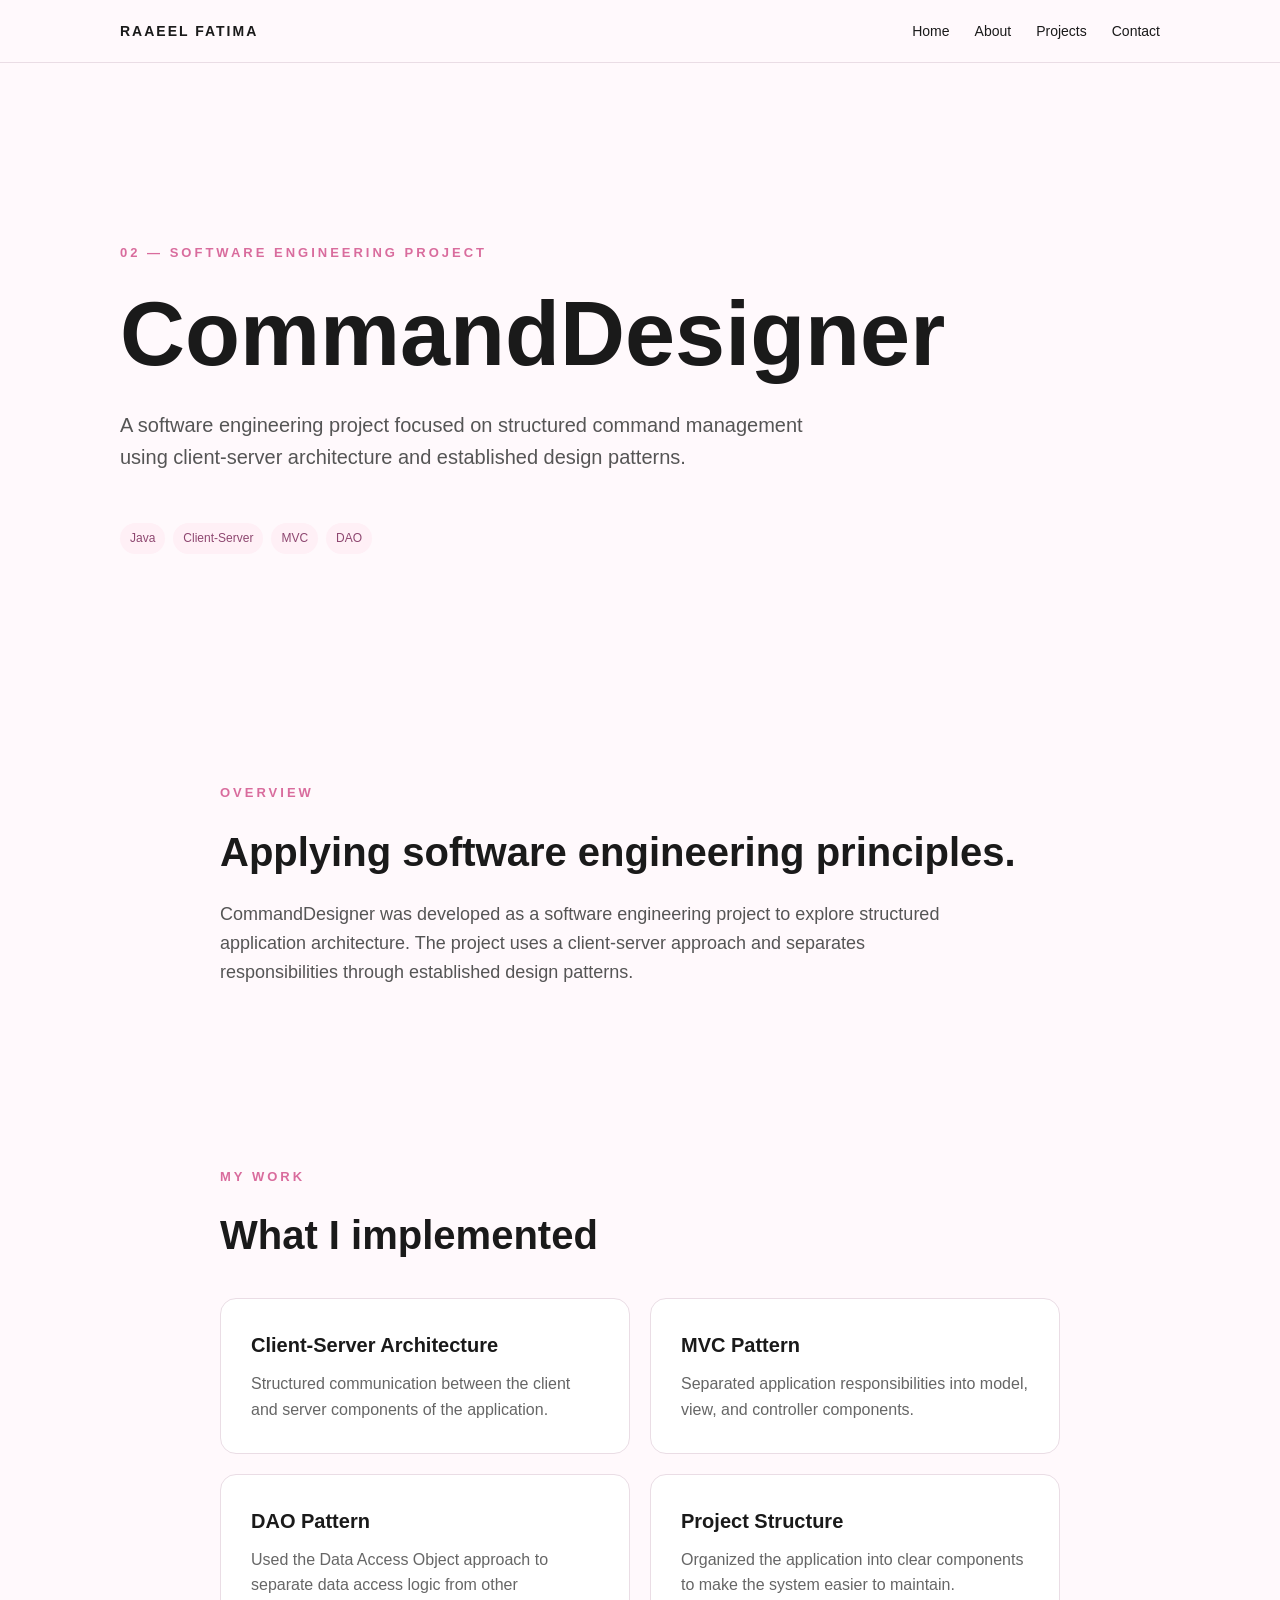
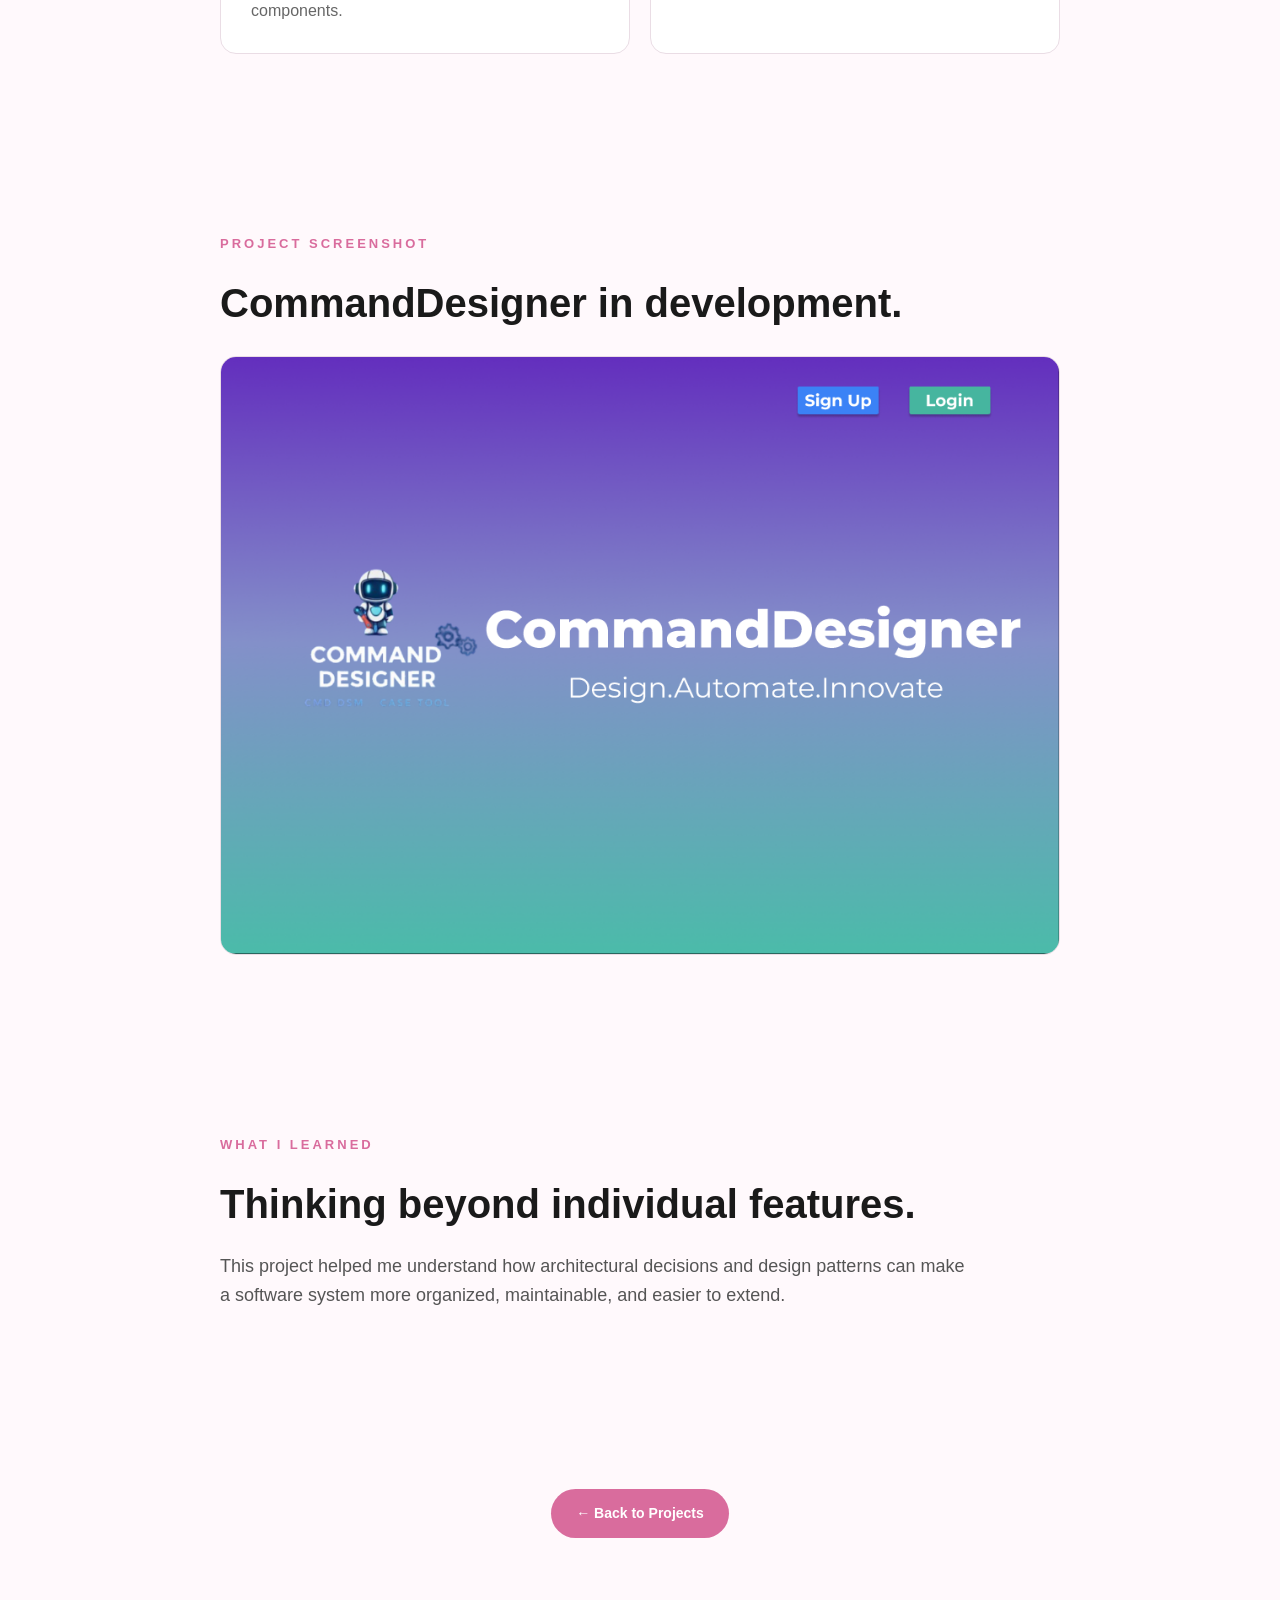
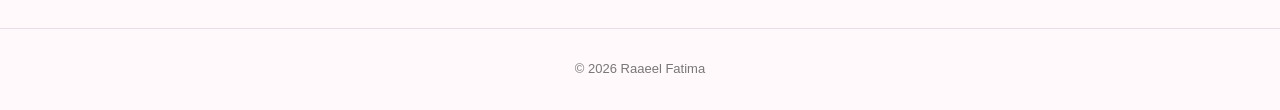
==== commanddesigner.html @ d1821a1f "Complete portfolio with project case studies" ====
<!DOCTYPE html>
<html lang="en">
<head>
    <meta charset="UTF-8">
    <meta name="viewport" content="width=device-width, initial-scale=1.0">

    <title>CommandDesigner — Raaeel Fatima</title>

    <link rel="stylesheet" href="style.css">
</head>

<body>

    <header>
        <nav>
            <a href="index.html" class="logo">RAAEEL FATIMA</a>

            <div class="nav-links">
                <a href="index.html">Home</a>
                <a href="index.html#about">About</a>
                <a href="index.html#projects">Projects</a>
                <a href="index.html#contact">Contact</a>
            </div>
        </nav>
    </header>


    <main>

        <section class="case-hero">

            <p class="label">02 — SOFTWARE ENGINEERING PROJECT</p>

            <h1>CommandDesigner</h1>

            <p class="case-intro">
                A software engineering project focused on structured
                command management using client-server architecture
                and established design patterns.
            </p>

            <div class="project-meta">
                <span>Java</span>
                <span>Client-Server</span>
                <span>MVC</span>
                <span>DAO</span>
            </div>

        </section>


        <section class="case-section">

            <p class="label">OVERVIEW</p>

            <h2>Applying software engineering principles.</h2>

            <p>
                CommandDesigner was developed as a software engineering
                project to explore structured application architecture.
                The project uses a client-server approach and separates
                responsibilities through established design patterns.
            </p>

        </section>


        <section class="case-section">

            <p class="label">MY WORK</p>

            <h2>What I implemented</h2>

            <div class="case-grid">

                <div>
                    <h3>Client-Server Architecture</h3>
                    <p>
                        Structured communication between the client
                        and server components of the application.
                    </p>
                </div>

                <div>
                    <h3>MVC Pattern</h3>
                    <p>
                        Separated application responsibilities into
                        model, view, and controller components.
                    </p>
                </div>

                <div>
                    <h3>DAO Pattern</h3>
                    <p>
                        Used the Data Access Object approach to
                        separate data access logic from other components.
                    </p>
                </div>

                <div>
                    <h3>Project Structure</h3>
                    <p>
                        Organized the application into clear
                        components to make the system easier to maintain.
                    </p>
                </div>

            </div>

        </section>


        <section class="case-section">

            <p class="label">PROJECT SCREENSHOT</p>

            <h2>CommandDesigner in development.</h2>

            <img
                src="casetool.PNG"
                alt="CommandDesigner project screenshot"
                class="case-image"
            >

        </section>


        <section class="case-section">

            <p class="label">WHAT I LEARNED</p>

            <h2>Thinking beyond individual features.</h2>

            <p>
                This project helped me understand how architectural
                decisions and design patterns can make a software
                system more organized, maintainable, and easier to extend.
            </p>

        </section>


        <section class="case-section case-navigation">

            <a href="index.html" class="button">
                ← Back to Projects
            </a>

        </section>

    </main>


    <footer>
        <p>© 2026 Raaeel Fatima</p>
    </footer>

</body>
</html>
---- style.css ----
* {
    margin: 0;
    padding: 0;
    box-sizing: border-box;
}

html {
    scroll-behavior: smooth;
}

body {
    font-family: Arial, sans-serif;
    background: #fff9fc;
    color: #1a1a1a;
    line-height: 1.6;
}

/* NAVIGATION */

header {
    position: sticky;
    top: 0;
    z-index: 100;
    background: rgba(255, 249, 252, 0.95);
    border-bottom: 1px solid #eadde5;
}

nav {
    max-width: 1100px;
    margin: auto;
    padding: 20px 30px;

    display: flex;
    justify-content: space-between;
    align-items: center;
}

.logo {
    color: #1a1a1a;
    text-decoration: none;
    font-size: 14px;
    font-weight: bold;
    letter-spacing: 2px;
}

.nav-links {
    display: flex;
    gap: 25px;
}

.nav-links a {
    color: #1a1a1a;
    text-decoration: none;
    font-size: 14px;
}

.nav-links a:hover {
    color: #d96c9d;
}


/* GENERAL */

main {
    max-width: 1100px;
    margin: auto;
}

section {
    padding: 110px 30px;
    scroll-margin-top: 80px;
}

.label {
    color: #d96c9d;
    font-size: 13px;
    font-weight: bold;
    letter-spacing: 3px;
    margin-bottom: 25px;
}


/* HERO */

.hero {
    min-height: 90vh;

    display: flex;
    flex-direction: column;
    justify-content: center;
    align-items: center;

    text-align: center;
}

.hero h1 {
    max-width: 800px;
    font-size: clamp(42px, 7vw, 76px);
    line-height: 1.05;
    margin-bottom: 30px;
}

.intro {
    max-width: 600px;
    font-size: 19px;
    color: #555;
    margin-bottom: 35px;
}


/* BUTTON */

.button {
    display: inline-block;
    padding: 13px 25px;

    background: #d96c9d;
    color: white;

    text-decoration: none;
    border-radius: 30px;

    font-size: 14px;
    font-weight: bold;

    transition: 0.2s ease;
}

.button:hover {
    transform: translateY(-2px);
    opacity: 0.9;
}


/* ABOUT */

#about {
    max-width: 850px;
}

#about h2,
#projects h2,
#contact h2 {
    font-size: 42px;
    line-height: 1.15;
    margin-bottom: 25px;
}

#about > p:last-child {
    max-width: 700px;
    color: #555;
    font-size: 18px;
}


/* PROJECTS */

.projects {
    margin-top: 50px;

    display: grid;
    grid-template-columns: repeat(2, 1fr);
    gap: 25px;
}

.project-card {
    padding: 35px;
    background: white;

    border: 1px solid #eadde5;
    border-radius: 18px;

    transition: 0.2s ease;
}

.project-card:hover {
    transform: translateY(-5px);
    border-color: #d96c9d;
}

.project-card span {
    color: #d96c9d;
    font-size: 13px;
    font-weight: bold;
}

.project-card h3 {
    margin: 18px 0 10px;
    font-size: 25px;
}

.project-card p {
    color: #666;
}


/* CONTACT */

#contact {
    text-align: center;
}

#contact p:not(.label) {
    color: #666;
    margin-bottom: 30px;
}


/* FOOTER */

footer {
    text-align: center;
    padding: 30px;
    border-top: 1px solid #eadde5;
    color: #777;
    font-size: 13px;
}


/* MOBILE */

@media (max-width: 700px) {

    nav {
        padding: 18px 20px;
    }

    .nav-links {
        gap: 12px;
    }

    .nav-links a {
        font-size: 12px;
    }

    section {
        padding: 80px 20px;
    }

    .hero h1 {
        font-size: 43px;
    }

    .projects {
        grid-template-columns: 1fr;
    }

    #about h2,
    #projects h2,
    #contact h2 {
        font-size: 34px;
    }
}
.project-meta {
    display: flex;
    flex-wrap: wrap;
    gap: 8px;
    margin-top: 20px;
}

.project-meta span {
    padding: 6px 10px;
    background: #fff0f6;
    color: #8e4770;
    border-radius: 20px;
    font-size: 12px;
}

.project-link {
    display: inline-block;
    margin-top: 22px;
    color: #d96c9d;
    text-decoration: none;
    font-weight: bold;
    font-size: 14px;
}

.project-link:hover {
    text-decoration: underline;
}

/* CASE STUDY PAGES */

.case-hero {
    min-height: 70vh;
    padding: 120px 30px 80px;
    display: flex;
    flex-direction: column;
    justify-content: center;
}

.case-hero h1 {
    max-width: 900px;
    font-size: clamp(50px, 8vw, 90px);
    line-height: 1;
    margin-bottom: 30px;
}

.case-intro {
    max-width: 700px;
    font-size: 20px;
    color: #555;
    margin-bottom: 30px;
}

.case-section {
    max-width: 900px;
    margin: auto;
    padding: 90px 30px;
}

.case-section h2 {
    font-size: 40px;
    line-height: 1.15;
    margin-bottom: 25px;
}

.case-section > p:not(.label) {
    max-width: 750px;
    color: #555;
    font-size: 18px;
}

.case-grid {
    display: grid;
    grid-template-columns: repeat(2, 1fr);
    gap: 20px;
    margin-top: 40px;
}

.case-grid > div {
    padding: 30px;
    background: white;
    border: 1px solid #eadde5;
    border-radius: 16px;
}

.case-grid h3 {
    margin-bottom: 10px;
    font-size: 20px;
}

.case-grid p {
    color: #666;
}

.case-image {
    width: 100%;
    margin-top: 30px;
    display: block;
    border-radius: 16px;
    border: 1px solid #eadde5;
}

.case-navigation {
    text-align: center;
}


/* MOBILE CASE STUDY */

@media (max-width: 700px) {

    .case-hero {
        min-height: 60vh;
        padding: 90px 20px 60px;
    }

    .case-hero h1 {
        font-size: 48px;
    }

    .case-section {
        padding: 70px 20px;
    }

    .case-section h2 {
        font-size: 32px;
    }

    .case-grid {
        grid-template-columns: 1fr;
    }
}
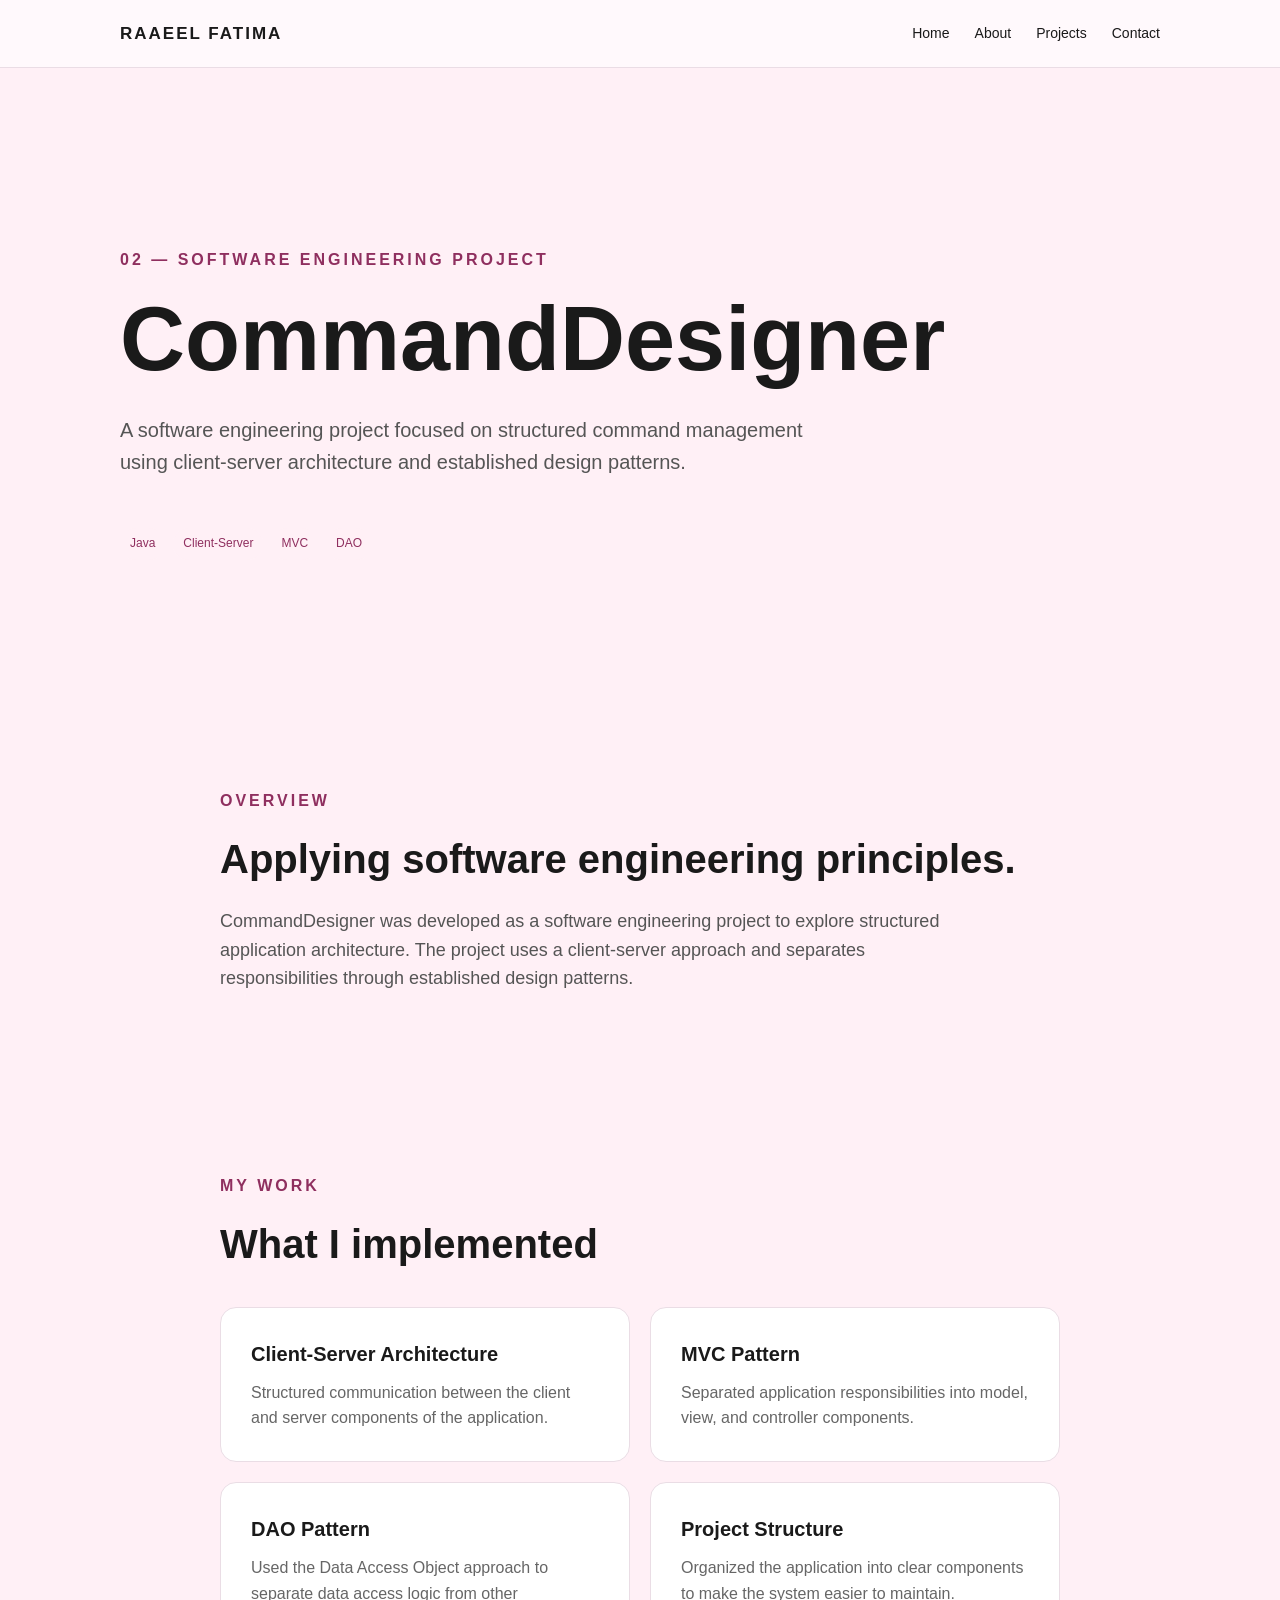
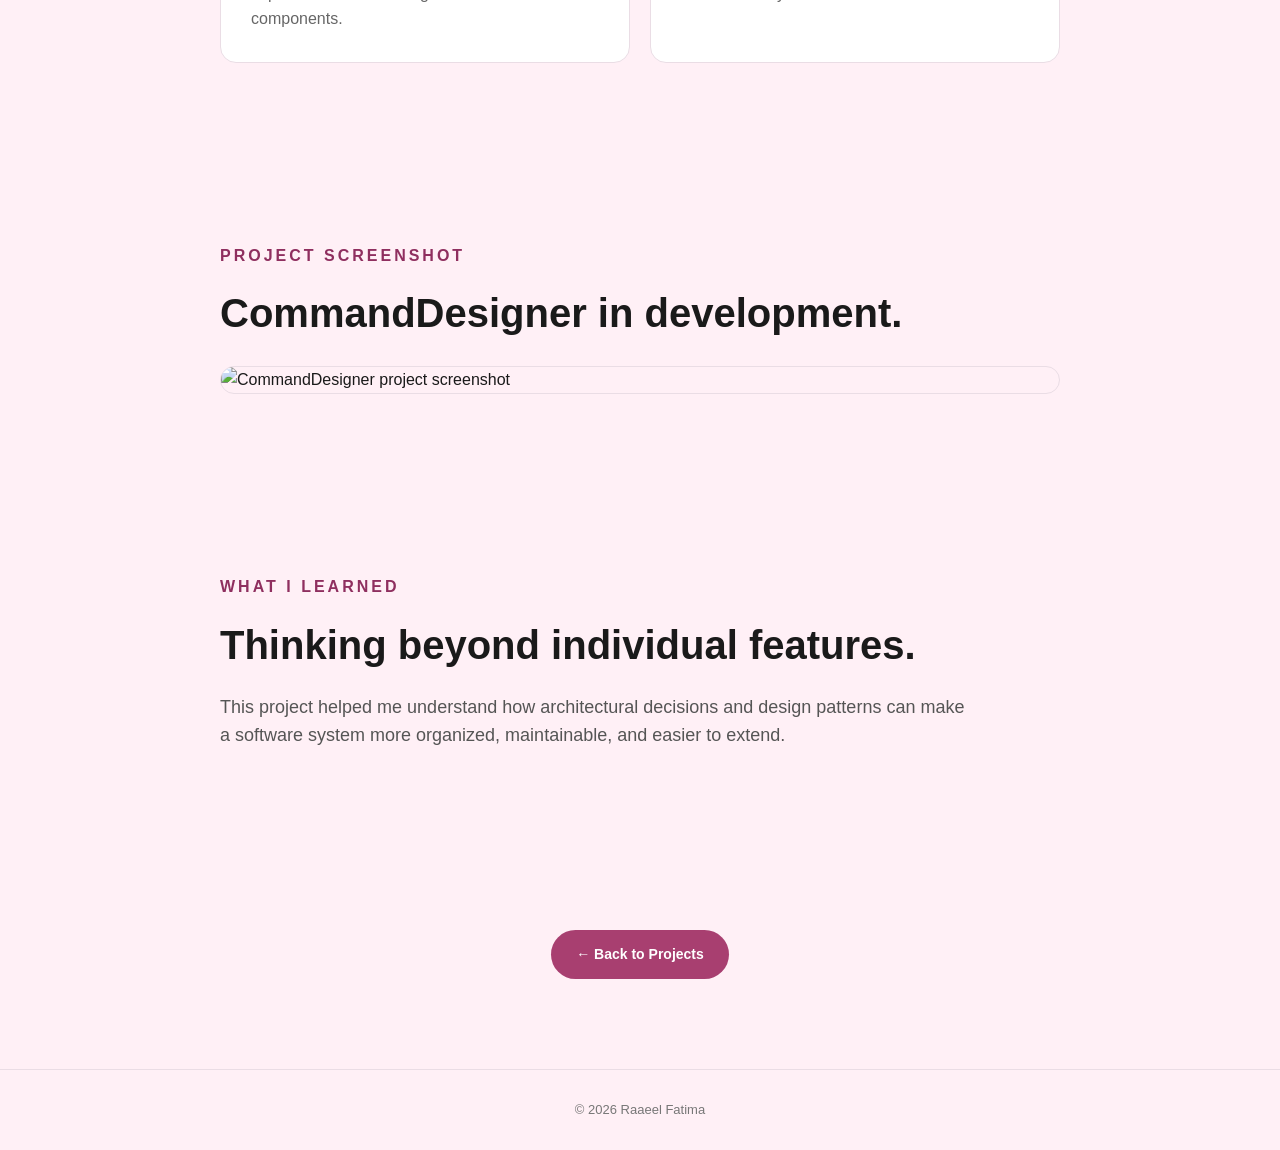
==== commit 824abd67: "Enhance HTML with SEO and Open Graph meta tags Added meta tags for SEO and social sharing." ====
--- a/commanddesigner.html
+++ b/commanddesigner.html
@@ -5,6 +5,26 @@
     <meta name="viewport" content="width=device-width, initial-scale=1.0">
 
     <title>CommandDesigner — Raaeel Fatima</title>
+
+    <meta name="description" content="CommandDesigner is a software engineering project built using client-server architecture, MVC, and DAO patterns by Raaeel Fatima.">
+
+    <!-- Favicon -->
+    <link rel="icon" type="image/png" href="favicon.png">
+
+    <!-- Open Graph / Social Sharing -->
+    <meta property="og:title" content="CommandDesigner — Raaeel Fatima">
+    <meta property="og:description" content="CommandDesigner is a software engineering project built using client-server architecture, MVC, and DAO patterns by Raaeel Fatima.">
+    <meta property="og:type" content="website">
+    <meta property="og:image" content="https://raaeel-portfolio.vercel.app/casetool.png">
+    <meta property="og:image:width" content="994">
+    <meta property="og:image:height" content="708">
+    <meta property="og:url" content="https://raaeel-portfolio.vercel.app/commanddesigner.html">
+
+    <!-- Twitter / X -->
+    <meta name="twitter:card" content="summary_large_image">
+    <meta name="twitter:title" content="CommandDesigner — Raaeel Fatima">
+    <meta name="twitter:description" content="CommandDesigner is a software engineering project built using client-server architecture, MVC, and DAO patterns by Raaeel Fatima.">
+    <meta name="twitter:image" content="https://raaeel-portfolio.vercel.app/casetool.png">
 
     <link rel="stylesheet" href="style.css">
 </head>
@@ -142,10 +162,7 @@
 
         <section class="case-section case-navigation">
 
-            <a href="index.html" class="button">
-                ← Back to Projects
-            </a>
-
+            <a href="index.html#projects" class="button">← Back to Projects</a>
         </section>
 
     </main>
@@ -156,4 +173,4 @@
     </footer>
 
 </body>
-</html>+</html>
--- a/style.css
+++ b/style.css
@@ -10,7 +10,7 @@
 
 body {
     font-family: Arial, sans-serif;
-    background: #fff9fc;
+    background: #fff0f6;
     color: #1a1a1a;
     line-height: 1.6;
 }
@@ -38,8 +38,8 @@
 .logo {
     color: #1a1a1a;
     text-decoration: none;
-    font-size: 14px;
-    font-weight: bold;
+    font-size: 17px;
+    font-weight: 700;
     letter-spacing: 2px;
 }
 
@@ -55,7 +55,7 @@
 }
 
 .nav-links a:hover {
-    color: #d96c9d;
+    color: #a83f70;
 }
 
 
@@ -72,13 +72,12 @@
 }
 
 .label {
-    color: #d96c9d;
-    font-size: 13px;
-    font-weight: bold;
+    color: #8F2F5F;
+    font-size: 16px;
+    font-weight: 700;
     letter-spacing: 3px;
-    margin-bottom: 25px;
-}
-
+    margin-bottom: 22px;
+}
 
 /* HERO */
 
@@ -95,7 +94,7 @@
 
 .hero h1 {
     max-width: 800px;
-    font-size: clamp(42px, 7vw, 76px);
+     font-size: clamp(42px, 7vw, 76px);
     line-height: 1.05;
     margin-bottom: 30px;
 }
@@ -114,7 +113,7 @@
     display: inline-block;
     padding: 13px 25px;
 
-    background: #d96c9d;
+    background:  #a83f70;
     color: white;
 
     text-decoration: none;
@@ -130,6 +129,7 @@
     transform: translateY(-2px);
     opacity: 0.9;
 }
+
 
 
 /* ABOUT */
@@ -164,13 +164,23 @@
 }
 
 .project-card {
-    padding: 35px;
-    background: white;
-
-    border: 1px solid #eadde5;
-    border-radius: 18px;
-
-    transition: 0.2s ease;
+    position: relative;
+}
+
+.project-image {
+    width: 65px;
+    height: 65px;
+    object-fit: cover;
+    border-radius: 10px;
+    display: block;
+    margin-bottom: 14px;
+    border: 1px solid #e8c7d8;
+}
+
+.project-card span {
+    display: block;
+    margin-bottom: 6px;
+    color: #a83f70;
 }
 
 .project-card:hover {
@@ -261,7 +271,7 @@
 .project-meta span {
     padding: 6px 10px;
     background: #fff0f6;
-    color: #8e4770;
+    color: #8F2F5F;
     border-radius: 20px;
     font-size: 12px;
 }
@@ -269,7 +279,7 @@
 .project-link {
     display: inline-block;
     margin-top: 22px;
-    color: #d96c9d;
+    color:#8F2F5F;
     text-decoration: none;
     font-weight: bold;
     font-size: 14px;
@@ -381,4 +391,124 @@
     .case-grid {
         grid-template-columns: 1fr;
     }
-}+}
+.contact-links {
+    margin-top: 25px;
+    display: flex;
+    justify-content: center;
+    align-items: center;
+    gap: 25px;
+}
+
+.contact-links a {
+    color: #8F2F5F;
+    text-decoration: none;
+    font-weight: bold;
+    font-size: 14px;
+}
+
+.contact-links a:hover {
+    color: #8e4770;
+    text-decoration: none;
+}
+.contact-form {
+    width: 100%;
+    max-width: 650px;
+    margin: 35px auto 0;
+    display: flex;
+    flex-direction: column;
+    gap: 18px;
+}
+
+.contact-form input,
+.contact-form textarea {
+    width: 100%;
+    box-sizing: border-box;
+    padding: 16px 18px;
+    border: 1px solid #e8c7d8;
+    border-radius: 12px;
+    background: #fff0f6;
+    color: #1a1a1a;
+    font-family: inherit;
+    font-size: 15px;
+    outline: none;
+    transition: 0.3s ease;
+}
+
+.contact-form input {
+    height: 52px;
+}
+
+.contact-form textarea {
+    min-height: 160px;
+    resize: vertical;
+}
+
+.contact-form input:focus,
+.contact-form textarea:focus {
+    border-color: #d96c9d;
+    box-shadow: 0 0 0 3px rgba(217, 108, 157, 0.12);
+}
+
+.contact-form input::placeholder,
+.contact-form textarea::placeholder {
+    color: #9b8790;
+}
+
+.contact-form .button {
+    align-self: flex-start;
+    border: none;
+    cursor: pointer;
+    font-family: inherit;
+}
+
+@media (max-width: 600px) {
+    .contact-form {
+        max-width: 100%;
+    }
+
+    .contact-form input,
+    .contact-form textarea {
+        font-size: 14px;
+    }
+
+    .contact-form .button {
+        width: 100%;
+    }
+}
+@media (max-width: 700px) {
+
+    header {
+        padding: 18px 20px;
+    }
+
+    nav {
+        flex-direction: column;
+        align-items: center;
+        gap: 16px;
+    }
+
+    .logo {
+        font-size: 18px;
+        text-align: center;
+        white-space: nowrap;
+    }
+
+    .nav-links {
+        width: 100%;
+        display: flex;
+        justify-content: center;
+        align-items: center;
+        flex-wrap: wrap;
+        gap: 10px 16px;
+    }
+
+    .nav-links a {
+        font-size: 13px;
+        white-space: nowrap;
+    }
+
+    .hero {
+        padding-top: 70px;
+    }
+}
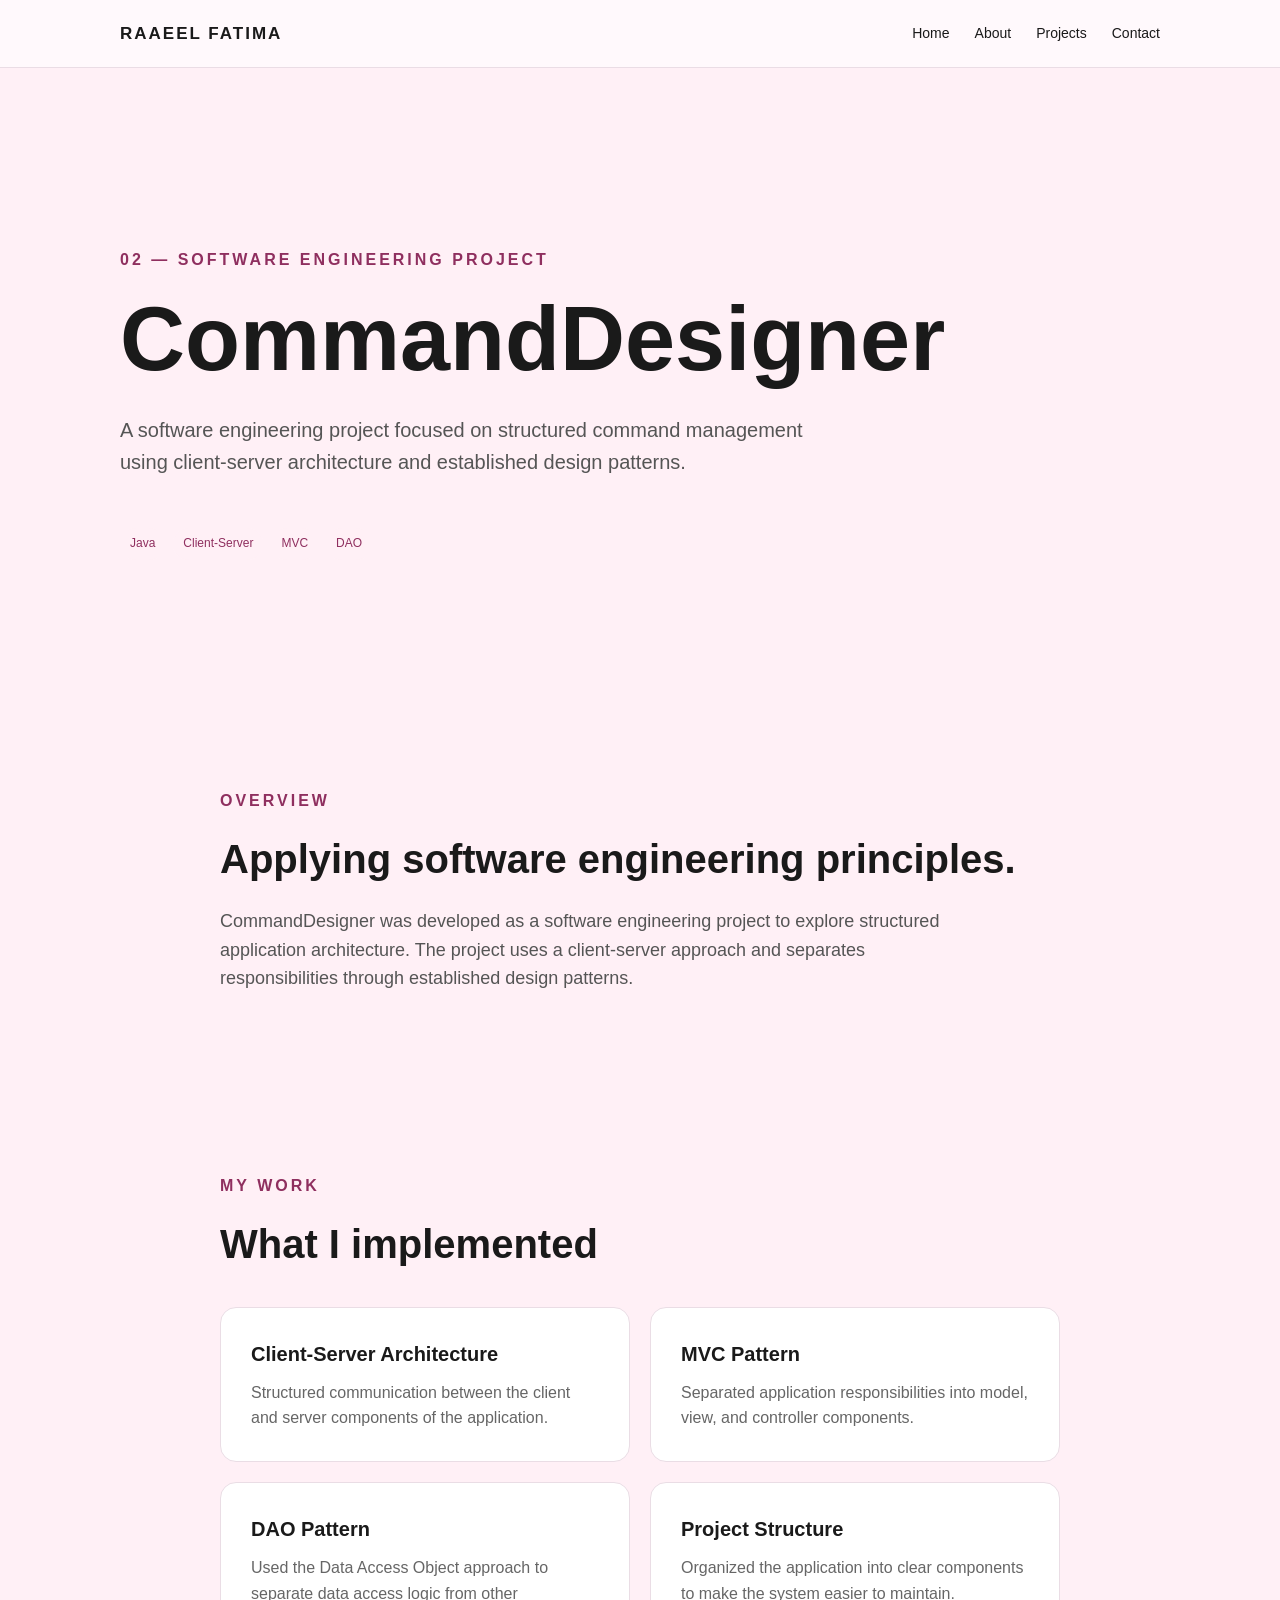
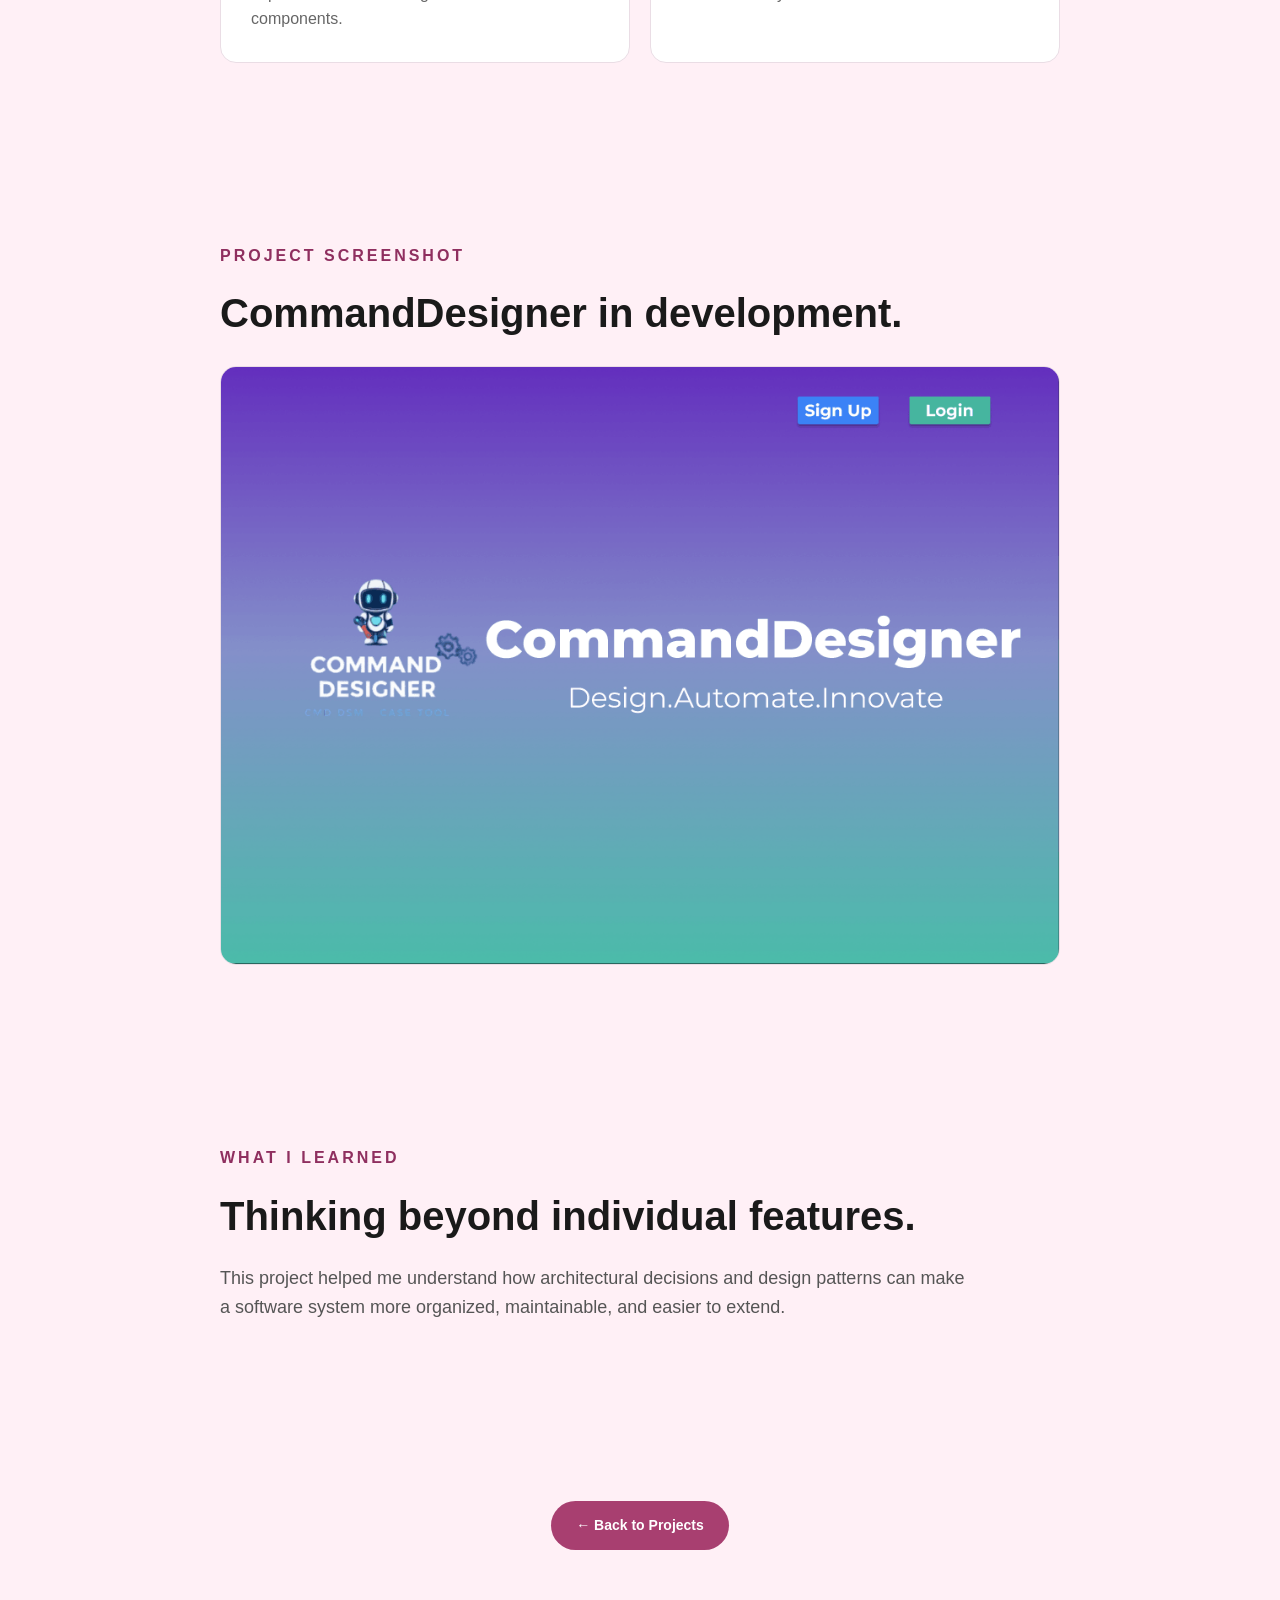
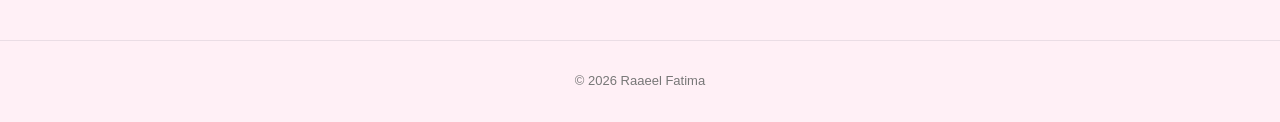
==== commit 4c9bb18d: "Fix image filename case and add newline at end" ====
--- a/commanddesigner.html
+++ b/commanddesigner.html
@@ -13,6 +13,7 @@
 
     <!-- Open Graph / Social Sharing -->
     <meta property="og:title" content="CommandDesigner — Raaeel Fatima">
+    <meta property="og:site_name" content="Raaeel Fatima — Portfolio">
     <meta property="og:description" content="CommandDesigner is a software engineering project built using client-server architecture, MVC, and DAO patterns by Raaeel Fatima.">
     <meta property="og:type" content="website">
     <meta property="og:image" content="https://raaeel-portfolio.vercel.app/casetool.png">
@@ -137,7 +138,7 @@
             <h2>CommandDesigner in development.</h2>
 
             <img
-                src="casetool.PNG"
+                src="casetool.png"
                 alt="CommandDesigner project screenshot"
                 class="case-image"
             >
